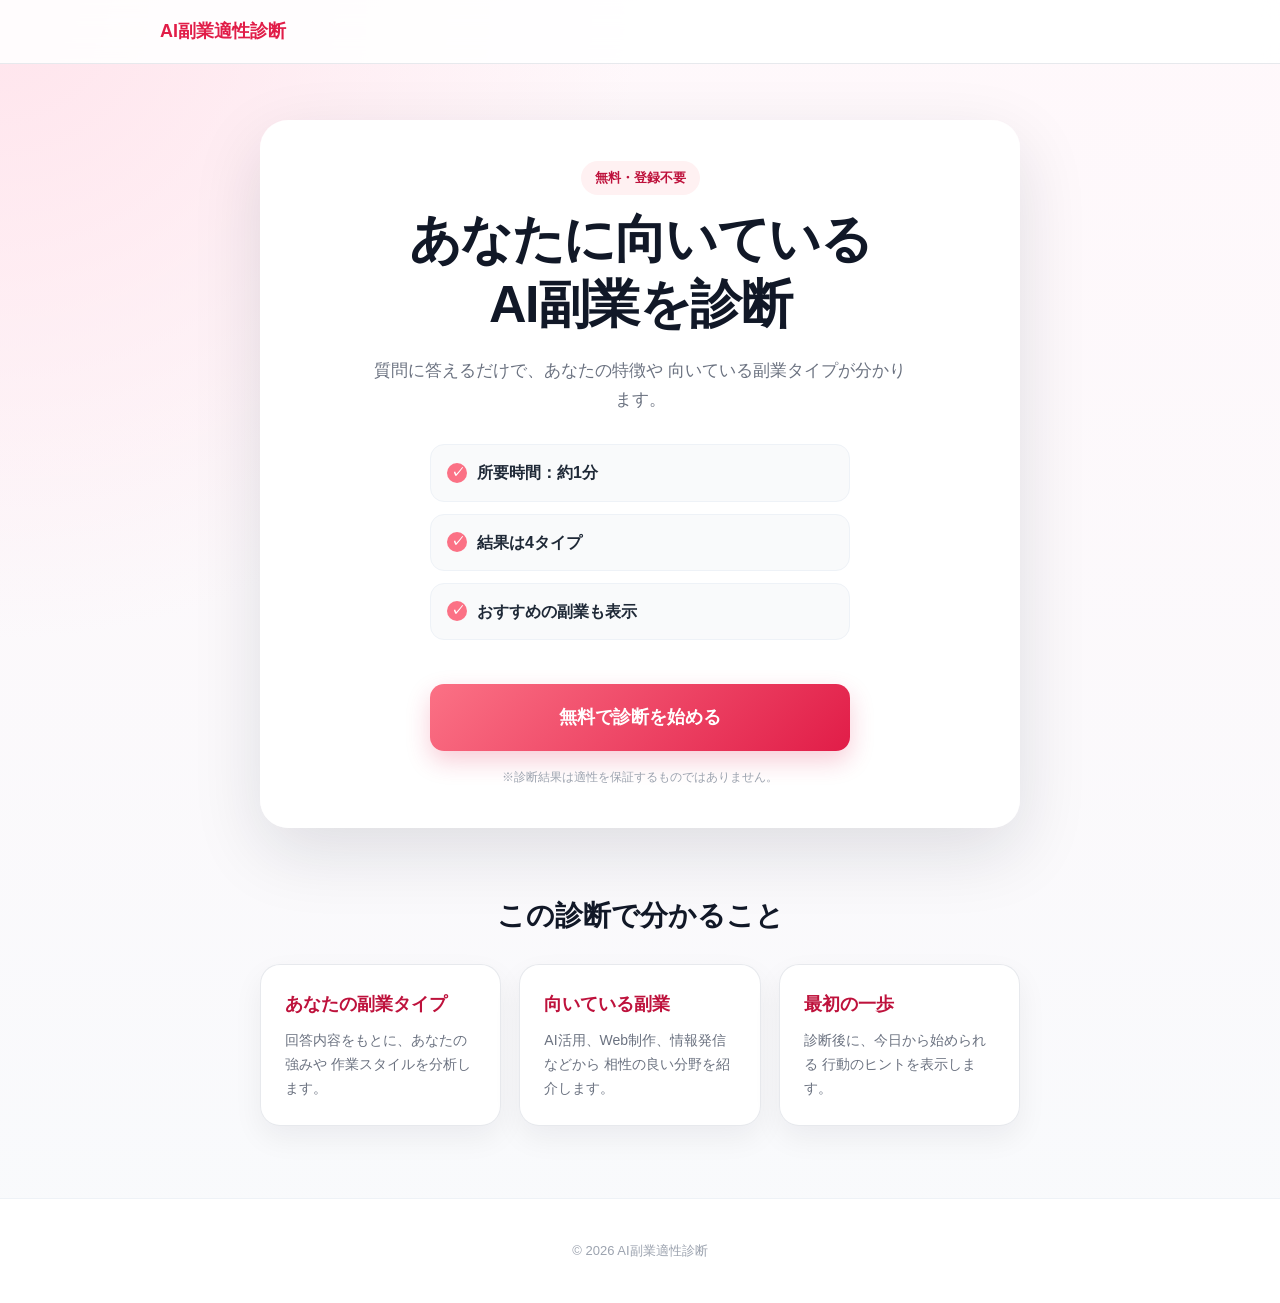
==== creator.html @ 6c1b9da7 "AIクリエイター詳細ページを追加" ====
<!DOCTYPE html>
<html lang="ja">
<head>
    <meta charset="UTF-8">

    <meta
        name="viewport"
        content="width=device-width, initial-scale=1.0"
    >

    <title>AI副業適性診断｜あなたに向いている副業タイプを無料診断</title>

    <meta
        name="description"
        content="10個の質問に答えるだけで、あなたに向いているAI副業や働き方を無料で診断します。"
    >

    <meta name="robots" content="index, follow">

    <meta property="og:type" content="website">
    <meta property="og:title" content="AI副業適性診断">
    <meta
        property="og:description"
        content="質問に答えて、あなたに向いている副業タイプを診断しよう。"
    >
    <meta property="og:locale" content="ja_JP">

    <link rel="stylesheet" href="css/style.css">

    <!-- Google tag (gtag.js) -->
<script async src="https://www.googletagmanager.com/gtag/js?id=G-ZSD522D9MX"></script>

<script>
window.dataLayer = window.dataLayer || [];

function gtag() {
    dataLayer.push(arguments);
}

gtag("js", new Date());

gtag("config", "G-ZSD522D9MX");
</script>

</head>

<body>

    <header class="site-header">
        <div class="header-inner">
            <a href="./" class="site-logo">
                AI副業適性診断
            </a>
        </div>
    </header>

    <main class="main-content">

        <section class="diagnosis-section">

            <div class="container">

                <div id="intro" class="intro">

                    <p class="eyebrow">
                        無料・登録不要
                    </p>

                    <h1>
                        あなたに向いている<br>
                        AI副業を診断
                    </h1>

                    <p class="sub">
                        質問に答えるだけで、あなたの特徴や
                        向いている副業タイプが分かります。
                    </p>

                    <ul class="feature-list">
                        <li>所要時間：約1分</li>
                        <li>結果は4タイプ</li>
                        <li>おすすめの副業も表示</li>
                    </ul>

                    <button id="startButton" type="button">
                        無料で診断を始める
                    </button>

                    <p class="notice">
                        ※診断結果は適性を保証するものではありません。
                    </p>

                </div>

                <div
                    id="app"
                    class="app"
                    aria-live="polite"
                ></div>

            </div>

        </section>

        <section class="about-section">

            <div class="container">

                <h2>この診断で分かること</h2>

                <div class="about-grid">

                    <article class="about-card">
                        <h3>あなたの副業タイプ</h3>
                        <p>
                            回答内容をもとに、あなたの強みや
                            作業スタイルを分析します。
                        </p>
                    </article>

                    <article class="about-card">
                        <h3>向いている副業</h3>
                        <p>
                            AI活用、Web制作、情報発信などから
                            相性の良い分野を紹介します。
                        </p>
                    </article>

                    <article class="about-card">
                        <h3>最初の一歩</h3>
                        <p>
                            診断後に、今日から始められる
                            行動のヒントを表示します。
                        </p>
                    </article>

                </div>

            </div>

        </section>

    </main>

    <footer class="site-footer">
        <div class="container">
            <p>
                &copy; 2026 AI副業適性診断
            </p>
        </div>
    </footer>

   <script src="js/questions.js"></script>
<script src="js/results.js"></script>
<script src="js/engine.js"></script>

</body>
</html>
---- css/style.css ----
/* =========================
   基本設定
========================= */

* {
    box-sizing: border-box;
}

html {
    scroll-behavior: smooth;
}

body {
    margin: 0;
    color: #1f2937;
    background:
        radial-gradient(circle at top left, #ffe4ec 0, transparent 35%),
        linear-gradient(180deg, #fff8fb 0%, #f8fafc 100%);
    font-family:
        -apple-system,
        BlinkMacSystemFont,
        "Segoe UI",
        "Hiragino Kaku Gothic ProN",
        "Yu Gothic",
        sans-serif;
    line-height: 1.7;
}

button,
input,
textarea {
    font: inherit;
}

button {
    -webkit-tap-highlight-color: transparent;
}

.container {
    width: min(100% - 32px, 760px);
    margin-inline: auto;
}

/* =========================
   ヘッダー
========================= */

.site-header {
    background: rgba(255, 255, 255, 0.88);
    border-bottom: 1px solid rgba(229, 231, 235, 0.9);
    backdrop-filter: blur(12px);
}

.header-inner {
    width: min(100% - 32px, 960px);
    margin-inline: auto;
    padding: 16px 0;
}

.site-logo {
    color: #e11d48;
    font-size: 18px;
    font-weight: 800;
    text-decoration: none;
}

/* =========================
   メイン
========================= */

.main-content {
    min-height: 80vh;
}

.diagnosis-section {
    padding: 56px 0 40px;
}

.diagnosis-section .container {
    overflow: hidden;
    padding: 40px;
    background: rgba(255, 255, 255, 0.96);
    border: 1px solid rgba(255, 255, 255, 0.9);
    border-radius: 28px;
    box-shadow: 0 24px 70px rgba(15, 23, 42, 0.12);
}

/* =========================
   最初の画面
========================= */

.intro {
    text-align: center;
}

.eyebrow {
    display: inline-block;
    margin: 0 0 12px;
    padding: 6px 14px;
    color: #be123c;
    background: #fff1f2;
    border-radius: 999px;
    font-size: 13px;
    font-weight: 700;
}

h1 {
    margin: 0;
    color: #111827;
    font-size: clamp(32px, 7vw, 52px);
    line-height: 1.25;
    letter-spacing: -0.03em;
}

.sub {
    max-width: 540px;
    margin: 20px auto 0;
    color: #6b7280;
    font-size: 17px;
}

.feature-list {
    display: grid;
    gap: 12px;
    max-width: 420px;
    margin: 30px auto;
    padding: 0;
    list-style: none;
    text-align: left;
}

.feature-list li {
    position: relative;
    padding: 14px 16px 14px 46px;
    background: #f9fafb;
    border: 1px solid #eef2f7;
    border-radius: 14px;
    font-weight: 600;
}

.feature-list li::before {
    position: absolute;
    top: 50%;
    left: 16px;
    width: 20px;
    height: 20px;
    content: "✓";
    color: white;
    background: #fb7185;
    border-radius: 50%;
    font-size: 13px;
    line-height: 20px;
    text-align: center;
    transform: translateY(-50%);
}

.notice {
    margin: 16px 0 0;
    color: #9ca3af;
    font-size: 12px;
}

/* =========================
   ボタン
========================= */

button {
    width: 100%;
    margin-top: 14px;
    padding: 16px 20px;
    color: white;
    background: linear-gradient(135deg, #fb7185, #e11d48);
    border: 0;
    border-radius: 14px;
    box-shadow: 0 10px 24px rgba(225, 29, 72, 0.22);
    cursor: pointer;
    font-size: 17px;
    font-weight: 800;
    transition:
        transform 0.18s ease,
        box-shadow 0.18s ease,
        opacity 0.18s ease;
}

button:hover {
    box-shadow: 0 14px 30px rgba(225, 29, 72, 0.3);
    transform: translateY(-2px);
}

button:active {
    box-shadow: 0 6px 16px rgba(225, 29, 72, 0.2);
    transform: translateY(1px);
}

button:focus-visible {
    outline: 3px solid rgba(251, 113, 133, 0.35);
    outline-offset: 3px;
}

#startButton {
    max-width: 420px;
    padding: 18px 24px;
    font-size: 18px;
}

/* =========================
   診断画面
========================= */

.app {
    animation: fadeIn 0.35s ease;
}

.app:empty {
    display: none;
}

.app h2 {
    margin: 8px 0 18px;
    color: #111827;
    font-size: clamp(24px, 5vw, 32px);
    line-height: 1.35;
}

.app h3 {
    margin: 18px 0 12px;
    color: #be123c;
    font-size: clamp(25px, 5vw, 36px);
    line-height: 1.35;
}

.app p {
    color: #4b5563;
    font-size: 17px;
}

.progress {
    width: 100%;
    height: 12px;
    margin-bottom: 24px;
    overflow: hidden;
    background: #f1f5f9;
    border-radius: 999px;
}

.progress-bar {
    height: 100%;
    background: linear-gradient(90deg, #fda4af, #e11d48);
    border-radius: inherit;
    transition: width 0.35s ease;
}

/* =========================
   説明カード
========================= */

.about-section {
    padding: 24px 0 72px;
}

.about-section h2 {
    margin: 0 0 24px;
    color: #111827;
    font-size: 28px;
    text-align: center;
}

.about-grid {
    display: grid;
    grid-template-columns: repeat(3, 1fr);
    gap: 18px;
}

.about-card {
    padding: 24px;
    background: rgba(255, 255, 255, 0.88);
    border: 1px solid rgba(229, 231, 235, 0.9);
    border-radius: 20px;
    box-shadow: 0 12px 30px rgba(15, 23, 42, 0.06);
}

.about-card h3 {
    margin: 0 0 10px;
    color: #be123c;
    font-size: 18px;
}

.about-card p {
    margin: 0;
    color: #6b7280;
    font-size: 14px;
}

/* =========================
   フッター
========================= */

.site-footer {
    padding: 28px 0;
    color: #9ca3af;
    background: white;
    border-top: 1px solid #eef2f7;
    font-size: 13px;
    text-align: center;
}

/* =========================
   アニメーション
========================= */

@keyframes fadeIn {
    from {
        opacity: 0;
        transform: translateY(8px);
    }

    to {
        opacity: 1;
        transform: translateY(0);
    }
}

/* =========================
   スマホ対応
========================= */

@media (max-width: 700px) {
    .diagnosis-section {
        padding: 28px 0 24px;
    }

    .diagnosis-section .container {
        width: min(100% - 20px, 760px);
        padding: 28px 20px;
        border-radius: 22px;
    }

    .header-inner {
        width: min(100% - 24px, 960px);
    }

    h1 {
        font-size: 36px;
    }

    .sub {
        font-size: 15px;
    }

    .feature-list {
        margin: 24px auto;
    }

    .about-grid {
        grid-template-columns: 1fr;
    }

    .about-section {
        padding-bottom: 48px;
    }

    button {
        min-height: 56px;
        font-size: 16px;
    }
}

@media (max-width: 380px) {
    h1 {
        font-size: 31px;
    }

    .diagnosis-section .container {
        padding: 24px 16px;
    }
}
/* =========================
   結果画面
========================= */

.result-card{
    padding:32px;
    margin-top:20px;
    background:#ffffff;
    border:1px solid #ececec;
    border-radius:20px;
    animation:fadeIn .4s ease;
}

.result-label{
    color:#e11d48;
    font-weight:bold;
    margin-bottom:8px;
}

.result-score{
    font-size:18px;
    font-weight:bold;
    margin:20px 0;
}

.result-section{
    margin-top:28px;
    text-align:left;
}

.result-section h3{
    margin-bottom:10px;
    color:#e11d48;
}

.result-section ul{
    margin:0;
    padding-left:20px;
}

.result-section li{
    margin-bottom:8px;
}
/* =========================
   結果画面アップグレード
========================= */

.result-card {
    --result-color: #e11d48;
    --result-light: #fff1f2;
    text-align: center;
}

.result-creator {
    --result-color: #7c3aed;
    --result-light: #f5f3ff;
}

.result-steady {
    --result-color: #2563eb;
    --result-light: #eff6ff;
}

.result-communication {
    --result-color: #ea580c;
    --result-light: #fff7ed;
}

.result-discovery {
    --result-color: #16a34a;
    --result-light: #f0fdf4;
}

.result-card .result-label,
.result-card .result-title,
.result-card .result-section h3 {
    color: var(--result-color);
}

.result-title {
    margin-top: 8px;
}

.score-circle {
    display: grid;
    width: 160px;
    height: 160px;
    margin: 28px auto;
    place-items: center;
    background:
        conic-gradient(
            var(--result-color) calc(var(--score) * 1%),
            #e5e7eb 0
        );
    border-radius: 50%;
}

.score-circle-inner {
    display: flex;
    width: 126px;
    height: 126px;
    align-items: center;
    justify-content: center;
    flex-direction: column;
    background: white;
    border-radius: 50%;
}

.score-circle strong {
    color: var(--result-color);
    font-size: 34px;
    line-height: 1;
}

.score-circle span {
    margin-top: 8px;
    color: #6b7280;
    font-size: 13px;
    font-weight: 700;
}

.result-description {
    max-width: 560px;
    margin: 0 auto;
}

.result-section {
    padding: 22px;
    background: #f9fafb;
    border-radius: 16px;
}

.result-section h3 {
    margin-top: 0;
}

.result-section p:last-child,
.result-section ul:last-child {
    margin-bottom: 0;
}

.first-step {
    background: var(--result-light);
    border-left: 5px solid var(--result-color);
}

.share-area {
    display: grid;
    grid-template-columns: 1fr 1fr;
    gap: 12px;
    margin-top: 30px;
}

.secondary-button {
    color: var(--result-color);
    background: white;
    border: 2px solid var(--result-color);
    box-shadow: none;
}

.secondary-button:hover {
    background: var(--result-light);
    box-shadow: none;
}

.retry-button {
    margin-top: 14px;
    color: #4b5563;
    background: #f3f4f6;
    box-shadow: none;
}

.retry-button:hover {
    background: #e5e7eb;
    box-shadow: none;
}

.copy-message {
    min-height: 24px;
    margin: 10px 0 0;
    color: var(--result-color);
    font-size: 14px;
    font-weight: 700;
}

.question-number {
    margin: 0 0 8px;
    color: #e11d48;
    font-size: 14px;
    font-weight: 800;
}

.choice-list {
    margin-top: 24px;
}

@media (max-width: 600px) {
    .result-card {
        padding: 24px 16px;
    }

    .score-circle {
        width: 140px;
        height: 140px;
    }

    .score-circle-inner {
        width: 108px;
        height: 108px;
    }

    .score-circle strong {
        font-size: 30px;
    }

    .result-section {
        padding: 18px;
    }

    .share-area {
        grid-template-columns: 1fr;
    }
}
/* =========================
   能力バランス
========================= */

.score-breakdown {
    margin-top: 30px;
    padding: 24px;
    background: #f9fafb;
    border-radius: 18px;
    text-align: left;
}

.score-breakdown h3 {
    margin: 0 0 20px;
    text-align: center;
}

.breakdown-item + .breakdown-item {
    margin-top: 18px;
}

.breakdown-heading {
    display: flex;
    align-items: center;
    justify-content: space-between;
    margin-bottom: 7px;
    color: #374151;
    font-size: 14px;
    font-weight: 700;
}

.breakdown-heading strong {
    color: var(--result-color);
}

.breakdown-track {
    width: 100%;
    height: 10px;
    overflow: hidden;
    background: #e5e7eb;
    border-radius: 999px;
}

.breakdown-bar {
    height: 100%;
    background: var(--result-color);
    border-radius: inherit;
    transition: width 0.6s ease;
}

@media (max-width: 600px) {
    .score-breakdown {
        padding: 20px 16px;
    }
}

.tool-list {
    display: grid;
    gap: 12px;
}

.tool-link {
    display: block;
    padding: 14px 16px;
    color: white;
    background: var(--result-color);
    border-radius: 12px;
    text-align: center;
    text-decoration: none;
    font-weight: 700;
    transition: transform 0.2s ease;
}

.tool-link:hover {
    transform: translateY(-2px);
}
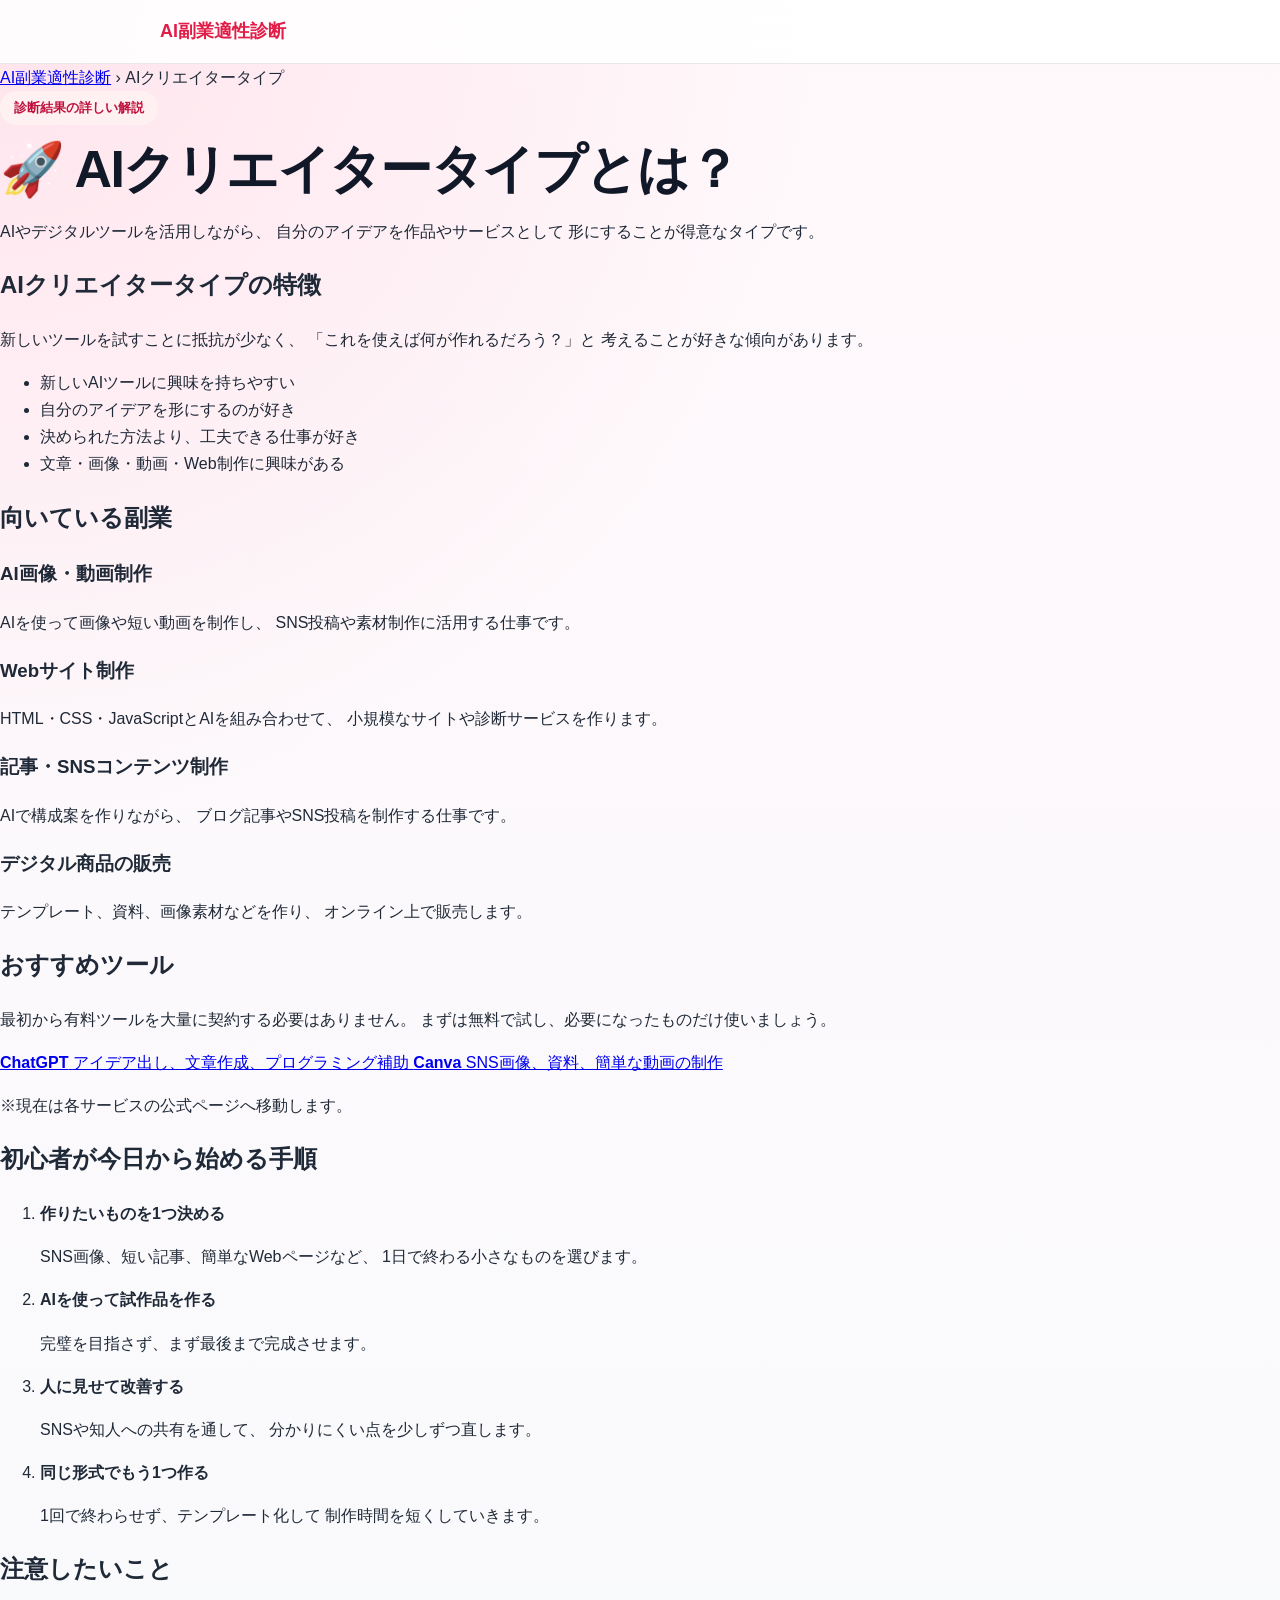
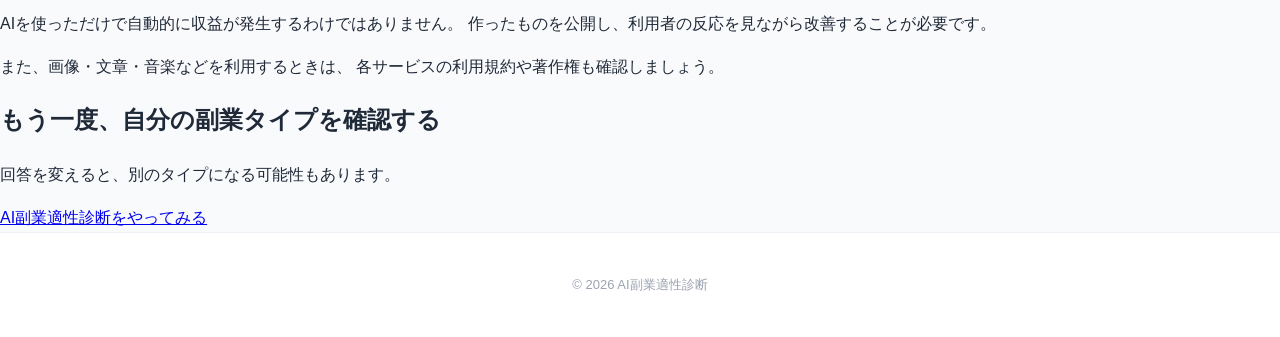
==== commit 7ff9f43d: "Update creator.html" ====
--- a/creator.html
+++ b/creator.html
@@ -8,40 +8,44 @@
         content="width=device-width, initial-scale=1.0"
     >
 
-    <title>AI副業適性診断｜あなたに向いている副業タイプを無料診断</title>
+    <title>AIクリエイタータイプとは？向いている副業と始め方｜AI副業適性診断</title>
 
     <meta
         name="description"
-        content="10個の質問に答えるだけで、あなたに向いているAI副業や働き方を無料で診断します。"
+        content="AIクリエイタータイプの特徴、向いている副業、おすすめツール、初心者向けの始め方を分かりやすく解説します。"
     >
 
     <meta name="robots" content="index, follow">
 
-    <meta property="og:type" content="website">
-    <meta property="og:title" content="AI副業適性診断">
+    <meta property="og:type" content="article">
+    <meta
+        property="og:title"
+        content="AIクリエイタータイプとは？向いている副業と始め方"
+    >
     <meta
         property="og:description"
-        content="質問に答えて、あなたに向いている副業タイプを診断しよう。"
+        content="AIやデジタルツールを使って、アイデアを形にしたい人向けの副業ガイドです。"
     >
     <meta property="og:locale" content="ja_JP">
 
     <link rel="stylesheet" href="css/style.css">
 
-    <!-- Google tag (gtag.js) -->
-<script async src="https://www.googletagmanager.com/gtag/js?id=G-ZSD522D9MX"></script>
-
-<script>
-window.dataLayer = window.dataLayer || [];
-
-function gtag() {
-    dataLayer.push(arguments);
-}
-
-gtag("js", new Date());
-
-gtag("config", "G-ZSD522D9MX");
-</script>
-
+    <!-- Google Analytics -->
+    <script
+        async
+        src="https://www.googletagmanager.com/gtag/js?id=G-ZSD522D9MX"
+    ></script>
+
+    <script>
+        window.dataLayer = window.dataLayer || [];
+
+        function gtag() {
+            dataLayer.push(arguments);
+        }
+
+        gtag("js", new Date());
+        gtag("config", "G-ZSD522D9MX");
+    </script>
 </head>
 
 <body>
@@ -54,91 +58,208 @@
         </div>
     </header>
 
-    <main class="main-content">
-
-        <section class="diagnosis-section">
-
-            <div class="container">
-
-                <div id="intro" class="intro">
-
-                    <p class="eyebrow">
-                        無料・登録不要
-                    </p>
-
-                    <h1>
-                        あなたに向いている<br>
-                        AI副業を診断
-                    </h1>
-
-                    <p class="sub">
-                        質問に答えるだけで、あなたの特徴や
-                        向いている副業タイプが分かります。
-                    </p>
-
-                    <ul class="feature-list">
-                        <li>所要時間：約1分</li>
-                        <li>結果は4タイプ</li>
-                        <li>おすすめの副業も表示</li>
-                    </ul>
-
-                    <button id="startButton" type="button">
-                        無料で診断を始める
-                    </button>
-
-                    <p class="notice">
-                        ※診断結果は適性を保証するものではありません。
-                    </p>
+    <main class="article-main">
+
+        <article class="article-container">
+
+            <nav class="breadcrumb" aria-label="パンくずリスト">
+                <a href="./">AI副業適性診断</a>
+                <span>›</span>
+                <span>AIクリエイタータイプ</span>
+            </nav>
+
+            <header class="article-hero">
+
+                <p class="eyebrow">
+                    診断結果の詳しい解説
+                </p>
+
+                <h1>
+                    🚀 AIクリエイタータイプとは？
+                </h1>
+
+                <p class="article-lead">
+                    AIやデジタルツールを活用しながら、
+                    自分のアイデアを作品やサービスとして
+                    形にすることが得意なタイプです。
+                </p>
+
+            </header>
+
+            <section class="article-section">
+
+                <h2>AIクリエイタータイプの特徴</h2>
+
+                <p>
+                    新しいツールを試すことに抵抗が少なく、
+                    「これを使えば何が作れるだろう？」と
+                    考えることが好きな傾向があります。
+                </p>
+
+                <ul class="check-list">
+                    <li>新しいAIツールに興味を持ちやすい</li>
+                    <li>自分のアイデアを形にするのが好き</li>
+                    <li>決められた方法より、工夫できる仕事が好き</li>
+                    <li>文章・画像・動画・Web制作に興味がある</li>
+                </ul>
+
+            </section>
+
+            <section class="article-section">
+
+                <h2>向いている副業</h2>
+
+                <div class="job-grid">
+
+                    <article class="job-card">
+                        <h3>AI画像・動画制作</h3>
+                        <p>
+                            AIを使って画像や短い動画を制作し、
+                            SNS投稿や素材制作に活用する仕事です。
+                        </p>
+                    </article>
+
+                    <article class="job-card">
+                        <h3>Webサイト制作</h3>
+                        <p>
+                            HTML・CSS・JavaScriptとAIを組み合わせて、
+                            小規模なサイトや診断サービスを作ります。
+                        </p>
+                    </article>
+
+                    <article class="job-card">
+                        <h3>記事・SNSコンテンツ制作</h3>
+                        <p>
+                            AIで構成案を作りながら、
+                            ブログ記事やSNS投稿を制作する仕事です。
+                        </p>
+                    </article>
+
+                    <article class="job-card">
+                        <h3>デジタル商品の販売</h3>
+                        <p>
+                            テンプレート、資料、画像素材などを作り、
+                            オンライン上で販売します。
+                        </p>
+                    </article>
 
                 </div>
 
-                <div
-                    id="app"
-                    class="app"
-                    aria-live="polite"
-                ></div>
-
-            </div>
-
-        </section>
-
-        <section class="about-section">
-
-            <div class="container">
-
-                <h2>この診断で分かること</h2>
-
-                <div class="about-grid">
-
-                    <article class="about-card">
-                        <h3>あなたの副業タイプ</h3>
-                        <p>
-                            回答内容をもとに、あなたの強みや
-                            作業スタイルを分析します。
-                        </p>
-                    </article>
-
-                    <article class="about-card">
-                        <h3>向いている副業</h3>
-                        <p>
-                            AI活用、Web制作、情報発信などから
-                            相性の良い分野を紹介します。
-                        </p>
-                    </article>
-
-                    <article class="about-card">
-                        <h3>最初の一歩</h3>
-                        <p>
-                            診断後に、今日から始められる
-                            行動のヒントを表示します。
-                        </p>
-                    </article>
+            </section>
+
+            <section class="article-section">
+
+                <h2>おすすめツール</h2>
+
+                <p>
+                    最初から有料ツールを大量に契約する必要はありません。
+                    まずは無料で試し、必要になったものだけ使いましょう。
+                </p>
+
+                <div class="article-tool-list">
+
+                    <a
+                        class="article-tool-card"
+                        href="https://chatgpt.com/"
+                        target="_blank"
+                        rel="noopener noreferrer"
+                    >
+                        <strong>ChatGPT</strong>
+                        <span>
+                            アイデア出し、文章作成、プログラミング補助
+                        </span>
+                    </a>
+
+                    <a
+                        class="article-tool-card"
+                        href="https://www.canva.com/"
+                        target="_blank"
+                        rel="noopener noreferrer"
+                    >
+                        <strong>Canva</strong>
+                        <span>
+                            SNS画像、資料、簡単な動画の制作
+                        </span>
+                    </a>
 
                 </div>
 
-            </div>
-
-        </section>
+                <p class="affiliate-note">
+                    ※現在は各サービスの公式ページへ移動します。
+                </p>
+
+            </section>
+
+            <section class="article-section">
+
+                <h2>初心者が今日から始める手順</h2>
+
+                <ol class="step-list">
+                    <li>
+                        <strong>作りたいものを1つ決める</strong>
+                        <p>
+                            SNS画像、短い記事、簡単なWebページなど、
+                            1日で終わる小さなものを選びます。
+                        </p>
+                    </li>
+
+                    <li>
+                        <strong>AIを使って試作品を作る</strong>
+                        <p>
+                            完璧を目指さず、まず最後まで完成させます。
+                        </p>
+                    </li>
+
+                    <li>
+                        <strong>人に見せて改善する</strong>
+                        <p>
+                            SNSや知人への共有を通して、
+                            分かりにくい点を少しずつ直します。
+                        </p>
+                    </li>
+
+                    <li>
+                        <strong>同じ形式でもう1つ作る</strong>
+                        <p>
+                            1回で終わらせず、テンプレート化して
+                            制作時間を短くしていきます。
+                        </p>
+                    </li>
+                </ol>
+
+            </section>
+
+            <section class="article-section warning-box">
+
+                <h2>注意したいこと</h2>
+
+                <p>
+                    AIを使っただけで自動的に収益が発生するわけではありません。
+                    作ったものを公開し、利用者の反応を見ながら改善することが必要です。
+                </p>
+
+                <p>
+                    また、画像・文章・音楽などを利用するときは、
+                    各サービスの利用規約や著作権も確認しましょう。
+                </p>
+
+            </section>
+
+            <section class="article-cta">
+
+                <h2>もう一度、自分の副業タイプを確認する</h2>
+
+                <p>
+                    回答を変えると、別のタイプになる可能性もあります。
+                </p>
+
+                <a href="./" class="cta-link">
+                    AI副業適性診断をやってみる
+                </a>
+
+            </section>
+
+        </article>
 
     </main>
 
@@ -150,9 +271,5 @@
         </div>
     </footer>
 
-   <script src="js/questions.js"></script>
-<script src="js/results.js"></script>
-<script src="js/engine.js"></script>
-
 </body>
 </html>
